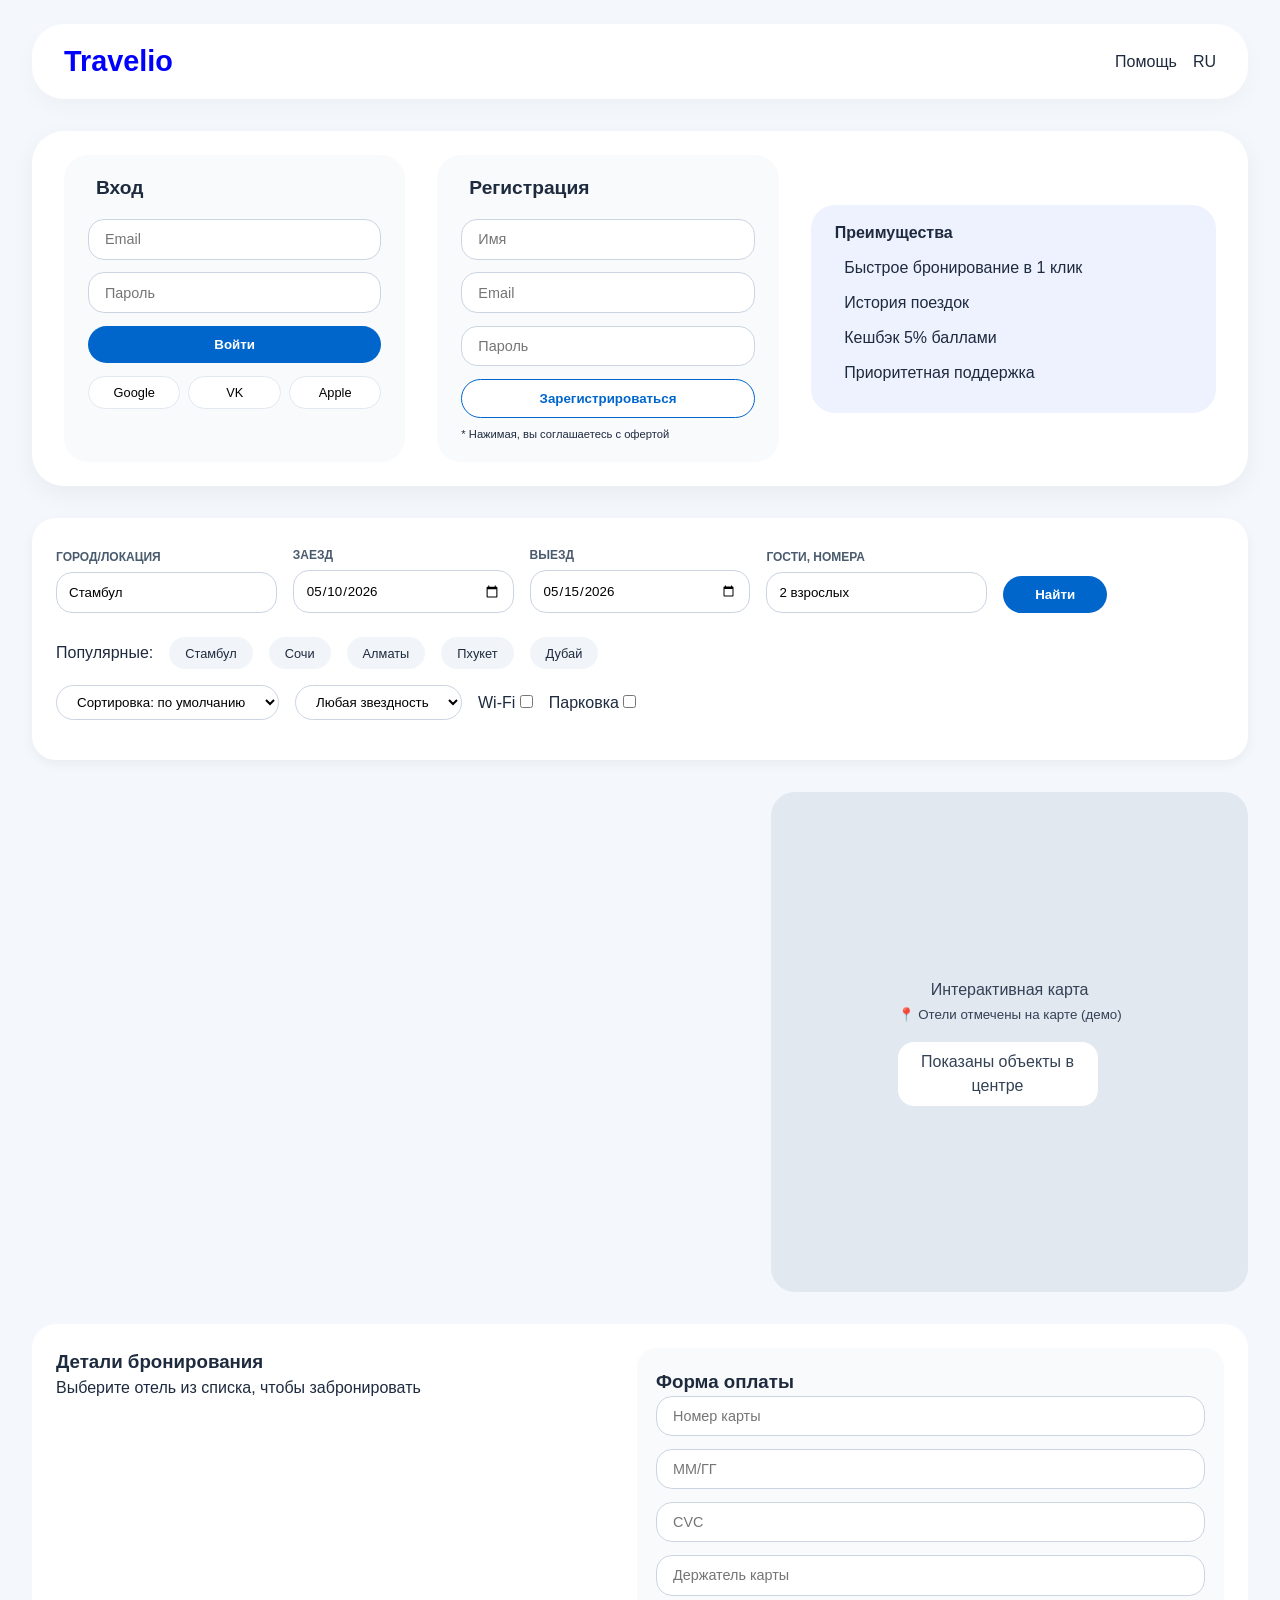
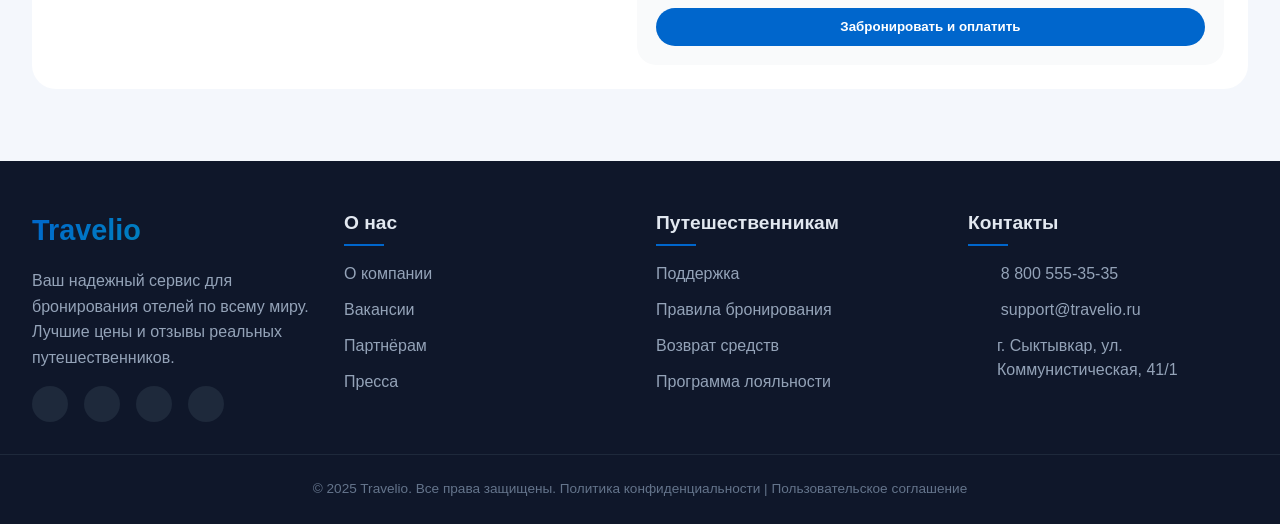
==== index.html @ ad09a0ae "Сделали код" ====
<!DOCTYPE html>
<html lang="ru">
<head>
    <meta charset="UTF-8">
    <meta name="viewport" content="width=device-width, initial-scale=1.0, user-scalable=yes">
    <title>Travelio - Сервис бронирования отелей</title>
    <link rel="stylesheet" href="style.css">
</head>
<body>
<div class="container">

    <div class="header">
        <div class="logo"><i class="fas fa-hotel"></i> Travelio</div>
        <div style="display: flex; gap: 1rem;">
            <span><i class="fas fa-question-circle"></i> Помощь</span>
            <span><i class="fas fa-globe"></i> RU</span>
        </div>
    </div>

    <div class="auth-section" id="authBlock">
        <div class="auth-forms">
            <div class="form-card">
                <h3><i class="fas fa-sign-in-alt"></i> Вход</h3>
                <div class="input-group"><input type="email" placeholder="Email" id="loginEmail"></div>
                <div class="input-group"><input type="password" placeholder="Пароль" id="loginPass"></div>
                <button class="btn" id="loginBtn">Войти</button>
                <div class="social-login">
                    <button><i class="fab fa-google"></i> Google</button>
                    <button><i class="fab fa-vk"></i> VK</button>
                    <button><i class="fab fa-apple"></i> Apple</button>
                </div>
            </div>
            <div class="form-card">
                <h3><i class="fas fa-user-plus"></i> Регистрация</h3>
                <div class="input-group"><input type="text" placeholder="Имя" id="regName"></div>
                <div class="input-group"><input type="email" placeholder="Email" id="regEmail"></div>
                <div class="input-group"><input type="password" placeholder="Пароль" id="regPass"></div>
                <button class="btn btn-outline" id="registerBtn">Зарегистрироваться</button>
                <div style="font-size:0.7rem; margin-top:0.5rem;">* Нажимая, вы соглашаетесь с офертой</div>
            </div>
        </div>
        <div class="benefits">
            <h4><i class="fas fa-gem"></i> Преимущества</h4>
            <ul>
                <li><i class="fas fa-bolt"></i> Быстрое бронирование в 1 клик</li>
                <li><i class="fas fa-history"></i> История поездок</li>
                <li><i class="fas fa-percent"></i> Кешбэк 5% баллами</li>
                <li><i class="fas fa-phone-alt"></i> Приоритетная поддержка</li>
            </ul>
        </div>
    </div>

    <div class="search-section">
        <div class="search-form">
            <div class="search-field"><label>Город/локация</label><input type="text" id="location" placeholder="Стамбул, Сочи, Алматы" value="Стамбул"></div>
            <div class="search-field"><label>Заезд</label><input type="date" id="checkin" value="2026-05-10"></div>
            <div class="search-field"><label>Выезд</label><input type="date" id="checkout" value="2026-05-15"></div>
            <div class="search-field"><label>Гости, номера</label><input type="text" placeholder="2 взрослых, 1 номер" value="2 взрослых"></div>
            <div class="search-field"><button class="btn" id="searchBtn" style="width: auto; padding: 0.7rem 2rem;"><i class="fas fa-search"></i> Найти</button></div>
        </div>
        <div class="popular-destinations">
            <span><i class="fas fa-fire"></i> Популярные:</span>
            <span class="badge" data-city="Стамбул">Стамбул</span>
            <span class="badge" data-city="Сочи">Сочи</span>
            <span class="badge" data-city="Алматы">Алматы</span>
            <span class="badge" data-city="Пхукет">Пхукет</span>
            <span class="badge" data-city="Дубай">Дубай</span>
        </div>
        <div class="filters">
            <select id="priceFilter" class="filter-select">
                <option value="default">Сортировка: по умолчанию</option>
                <option value="price_asc">Цена по возрастанию</option>
                <option value="price_desc">Цена по убыванию</option>
                <option value="rating_desc">Рейтинг (высокий)</option>
            </select>
            <select id="starFilter" class="filter-select">
                <option value="all">Любая звездность</option>
                <option value="5">5 звёзд</option>
                <option value="4">4+ звёзд</option>
                <option value="3">3+ звёзд</option>
            </select>
            <div><i class="fas fa-wifi"></i> Wi-Fi <input type="checkbox" id="wifiFilter"> </div>
            <div><i class="fas fa-parking"></i> Парковка <input type="checkbox" id="parkingFilter"> </div>
        </div>
    </div>

    <div class="results-section">
        <div class="hotels-list" id="hotelsContainer">
        </div>
        <div class="map-area">
            <div class="map-placeholder">
                <i class="fas fa-map-marked-alt" style="font-size: 3rem; color: #0066cc;"></i>
                <p>Интерактивная карта</p>
                <small>📍 Отели отмечены на карте (демо)</small><br>
                <div style="margin-top: 1rem; background:white; padding:0.5rem; border-radius:1rem; width:200px;">
                    <i class="fas fa-map-pin"></i> Показаны объекты в центре
                </div>
            </div>
        </div>
    </div>

    <div class="booking-section" id="bookingBlock">
        <div class="booking-details">
            <h3><i class="fas fa-file-invoice"></i> Детали бронирования</h3>
            <div id="selectedHotelInfo">Выберите отель из списка, чтобы забронировать</div>
            <div id="bookingSummary" style="margin-top: 1rem;"></div>
        </div>
        <div class="payment-form">
            <h3><i class="fas fa-credit-card"></i> Форма оплаты</h3>
            <div class="input-group"><input type="text" placeholder="Номер карты" id="cardNumber" value=""></div>
            <div class="input-group"><input type="text" placeholder="ММ/ГГ" id="cardExpiry" value=""></div>
            <div class="input-group"><input type="text" placeholder="CVC" id="cardCvc" value=""></div>
            <div class="input-group"><input type="text" placeholder="Держатель карты" id="cardHolder" value=""></div>
            <button class="btn" id="payBtn">Забронировать и оплатить</button>
            <div id="confirmMessage" class="confirm-box">
                <i class="fas fa-check-circle"></i> <strong>Подтверждение!</strong> Ваше бронирование №TRV-<span id="bookingId">...</span> подтверждено. Детали отправлены на email.
            </div>
        </div>
    </div>
</div>

<footer class="footer">
    <div class="footer-container">
        <div class="footer-col">
            <div class="footer-logo"><i class="fas fa-hotel"></i> Travelio</div>
            <p>Ваш надежный сервис для бронирования отелей по всему миру. Лучшие цены и отзывы реальных путешественников.</p>
            <div class="social-icons">
                <a href="#"><i class="fab fa-facebook-f"></i></a>
                <a href="#"><i class="fab fa-instagram"></i></a>
                <a href="#"><i class="fab fa-telegram"></i></a>
                <a href="#"><i class="fab fa-youtube"></i></a>
            </div>
        </div>
        <div class="footer-col">
            <h4>О нас</h4>
            <ul>
                <li><a href="#">О компании</a></li>
                <li><a href="#">Вакансии</a></li>
                <li><a href="#">Партнёрам</a></li>
                <li><a href="#">Пресса</a></li>
            </ul>
        </div>
        <div class="footer-col">
            <h4>Путешественникам</h4>
            <ul>
                <li><a href="#">Поддержка</a></li>
                <li><a href="#">Правила бронирования</a></li>
                <li><a href="#">Возврат средств</a></li>
                <li><a href="#">Программа лояльности</a></li>
            </ul>
        </div>
        <div class="footer-col">
            <h4>Контакты</h4>
            <ul class="contact-info">
                <li><i class="fas fa-phone-alt"></i> 8 800 555-35-35</li>
                <li><i class="fas fa-envelope"></i> support@travelio.ru</li>
                <li><i class="fas fa-map-marker-alt"></i> г. Сыктывкар, ул. Коммунистическая, 41/1</li>
            </ul>
        </div>
    </div>
    <div class="footer-bottom">
        <p>&copy; 2025 Travelio. Все права защищены. <a href="#">Политика конфиденциальности</a> | <a href="#">Пользовательское соглашение</a></p>
    </div>
</footer>
</body>
</html>
---- style.css ----
* {
    margin: 0;
    padding: 0;
    box-sizing: border-box;
    font-family: 'Inter', sans-serif;
}

body {
    background: #f4f7fc;
    color: #1e2a3e;
    line-height: 1.5;
    display: flex;
    flex-direction: column;
    min-height: 100vh;
}

.container {
    max-width: 1400px;
    margin: 0 auto;
    padding: 1.5rem 2rem;
    flex: 1;
}

.header {
    display: flex;
    justify-content: space-between;
    align-items: center;
    flex-wrap: wrap;
    gap: 1rem;
    margin-bottom: 2rem;
    background: white;
    padding: 1rem 2rem;
    border-radius: 2rem;
    box-shadow: 0 8px 20px rgba(0,0,0,0.03);
}

.logo {
    font-size: 1.8rem;
    font-weight: 800;
    background: blue;
    -webkit-background-clip: text;
    background-clip: text;
    color: transparent;
}

.logo i {
    color: #0066cc;
    background: none;
    -webkit-background-clip: unset;
    background-clip: unset;
}

.auth-section {
    background: white;
    border-radius: 2rem;
    padding: 1.5rem 2rem;
    margin-bottom: 2rem;
    display: flex;
    flex-wrap: wrap;
    justify-content: space-between;
    align-items: center;
    gap: 2rem;
    box-shadow: 0 8px 24px rgba(0,0,0,0.05);
}

.auth-forms {
    display: flex;
    gap: 2rem;
    flex-wrap: wrap;
    flex: 2;
}

.form-card {
    background: #f8fafc;
    padding: 1.2rem 1.5rem;
    border-radius: 1.5rem;
    flex: 1;
    min-width: 240px;
}

.form-card h3 {
    font-size: 1.2rem;
    margin-bottom: 1rem;
    display: flex;
    align-items: center;
    gap: 0.5rem;
}

.input-group {
    margin-bottom: 0.8rem;
}

.input-group input {
    width: 100%;
    padding: 0.7rem 1rem;
    border: 1px solid #cbd5e1;
    border-radius: 1rem;
    font-size: 0.9rem;
    transition: 0.2s;
}

.input-group input:focus {
    outline: none;
    border-color: #0066cc;
    box-shadow: 0 0 0 3px rgba(0,102,204,0.2);
}

.btn {
    background: #0066cc;
    color: white;
    border: none;
    padding: 0.7rem 1rem;
    border-radius: 2rem;
    font-weight: 600;
    cursor: pointer;
    transition: 0.2s;
    width: 100%;
}

.btn-outline {
    background: white;
    border: 1px solid #0066cc;
    color: #0066cc;
}

.btn-outline:hover {
    background: #eef4ff;
}

.btn:hover {
    background: #004c99;
}

.social-login {
    margin-top: 0.8rem;
    display: flex;
    justify-content: space-between;
    gap: 0.5rem;
}

.social-login button {
    background: white;
    border: 1px solid #e2e8f0;
    border-radius: 2rem;
    padding: 0.5rem;
    flex: 1;
    font-size: 0.8rem;
    cursor: pointer;
}

.benefits {
    flex: 1;
    background: #eef2ff;
    padding: 1rem 1.5rem;
    border-radius: 1.5rem;
}

.benefits ul {
    list-style: none;
}

.benefits li {
    margin: 0.7rem 0;
    display: flex;
    align-items: center;
    gap: 0.6rem;
}

/* Поиск */
.search-section {
    background: white;
    border-radius: 1.5rem;
    padding: 1.5rem;
    margin-bottom: 2rem;
    box-shadow: 0 4px 12px rgba(0,0,0,0.05);
}

.search-form {
    display: flex;
    flex-wrap: wrap;
    gap: 1rem;
    align-items: flex-end;
}

.search-field {
    flex: 1;
    min-width: 150px;
}

.search-field label {
    font-size: 0.75rem;
    font-weight: 600;
    text-transform: uppercase;
    color: #4a5b6e;
}

.search-field input, .search-field select {
    width: 100%;
    padding: 0.75rem;
    border-radius: 1rem;
    border: 1px solid #cbd5e1;
    margin-top: 0.25rem;
}

.popular-destinations {
    margin-top: 1.5rem;
    display: flex;
    flex-wrap: wrap;
    gap: 1rem;
    align-items: center;
}

.badge {
    background: #f1f5f9;
    padding: 0.4rem 1rem;
    border-radius: 2rem;
    font-size: 0.8rem;
    cursor: pointer;
    transition: 0.2s;
}

.badge:hover {
    background: #0066cc20;
}

/* Фильтры */
.filters {
    display: flex;
    flex-wrap: wrap;
    gap: 1rem;
    margin: 1rem 0;
    align-items: center;
}

.filter-select {
    padding: 0.5rem 1rem;
    border-radius: 2rem;
    border: 1px solid #cbd5e1;
    background: white;
}

/* Результаты: список + карта */
.results-section {
    display: flex;
    flex-direction: row;
    gap: 1.5rem;
    margin-bottom: 2rem;
}

.hotels-list {
    flex: 1.5;
    display: flex;
    flex-direction: column;
    gap: 1rem;
}

.hotel-card {
    background: white;
    border-radius: 1.2rem;
    display: flex;
    gap: 1rem;
    padding: 1rem;
    box-shadow: 0 2px 8px rgba(0,0,0,0.05);
    transition: transform 0.1s;
    cursor: pointer;
}

.hotel-card:hover {
    transform: translateY(-2px);
    box-shadow: 0 4px 12px rgba(0,0,0,0.1);
}

.hotel-img {
    width: 120px;
    height: 120px;
    background: #cbd5e1;
    border-radius: 1rem;
    display: flex;
    align-items: center;
    justify-content: center;
    font-size: 2rem;
    color: #475569;
}

.hotel-info {
    flex: 1;
}

.hotel-name {
    font-weight: 700;
    font-size: 1.2rem;
}

.rating {
    color: #f5a623;
    margin: 0.3rem 0;
}

.price {
    font-weight: 800;
    color: #0066cc;
}

.map-area {
    flex: 1;
    background: #e2e8f0;
    border-radius: 1.5rem;
    height: 500px;
    position: relative;
    overflow: hidden;
    display: flex;
    align-items: center;
    justify-content: center;
    flex-direction: column;
    color: #334155;
}

.map-placeholder {
    text-align: center;
}

/* Бронирование (детали + оплата) */
.booking-section {
    background: white;
    border-radius: 1.5rem;
    padding: 1.5rem;
    margin-top: 1rem;
    display: flex;
    flex-wrap: wrap;
    gap: 2rem;
}

.booking-details {
    flex: 1;
}

.payment-form {
    flex: 1;
    background: #f9fafb;
    padding: 1.2rem;
    border-radius: 1.2rem;
}

.confirm-box {
    margin-top: 1rem;
    background: #e6f7e6;
    padding: 1rem;
    border-radius: 1rem;
    display: none;
}

hr {
    margin: 1rem 0;
}

/* ПОДВАЛ */
.footer {
    background: #0f172a;
    color: #e2e8f0;
    margin-top: 3rem;
    padding: 3rem 0 0 0;
}

.footer-container {
    max-width: 1400px;
    margin: 0 auto;
    padding: 0 2rem;
    display: grid;
    grid-template-columns: repeat(auto-fit, minmax(250px, 1fr));
    gap: 2rem;
}

.footer-logo {
    font-size: 1.8rem;
    font-weight: 800;
    background: linear-gradient(135deg, #0066cc, #00a1b0);
    -webkit-background-clip: text;
    background-clip: text;
    color: transparent;
    margin-bottom: 1rem;
}

.footer-logo i {
    color: #0066cc;
    background: none;
    -webkit-background-clip: unset;
    background-clip: unset;
}

.footer-col p {
    line-height: 1.6;
    margin-bottom: 1rem;
    color: #94a3b8;
}

.footer-col h4 {
    font-size: 1.2rem;
    margin-bottom: 1rem;
    position: relative;
    padding-bottom: 0.5rem;
}

.footer-col h4::after {
    content: '';
    position: absolute;
    left: 0;
    bottom: 0;
    width: 40px;
    height: 2px;
    background: #0066cc;
}

.footer-col ul {
    list-style: none;
}

.footer-col ul li {
    margin-bottom: 0.75rem;
}

.footer-col ul li a {
    color: #94a3b8;
    text-decoration: none;
    transition: 0.2s;
}

.footer-col ul li a:hover {
    color: #0066cc;
    padding-left: 5px;
}

.contact-info li {
    display: flex;
    align-items: center;
    gap: 0.8rem;
    color: #94a3b8;
}

.contact-info li i {
    width: 20px;
    color: #0066cc;
}

.social-icons {
    display: flex;
    gap: 1rem;
    margin-top: 1rem;
}

.social-icons a {
    display: flex;
    align-items: center;
    justify-content: center;
    width: 36px;
    height: 36px;
    background: #1e293b;
    border-radius: 50%;
    color: #94a3b8;
    text-decoration: none;
    transition: 0.2s;
}

.social-icons a:hover {
    background: #0066cc;
    color: white;
    transform: translateY(-3px);
}

.footer-bottom {
    text-align: center;
    padding: 1.5rem;
    margin-top: 2rem;
    border-top: 1px solid #1e293b;
    color: #64748b;
    font-size: 0.85rem;
}

.footer-bottom a {
    color: #64748b;
    text-decoration: none;
}

.footer-bottom a:hover {
    color: #0066cc;
}

/* Адаптивность */
@media (max-width: 900px) {
    .results-section {
        flex-direction: column;
    }
    .container {
        padding: 1rem;
    }
    .footer-container {
        grid-template-columns: 1fr;
        text-align: center;
    }
    .footer-col h4::after {
        left: 50%;
        transform: translateX(-50%);
    }
    .social-icons {
        justify-content: center;
    }
    .contact-info li {
        justify-content: center;
    }
}

@media (max-width: 768px) {
    .hotel-card {
        flex-direction: column;
    }
    .hotel-img {
        width: 100%;
        height: 150px;
    }
    .auth-section {
        flex-direction: column;
    }
    .search-form {
        flex-direction: column;
    }
    .search-field button {
        width: 100%;
    }
    .filters {
        flex-direction: column;
        align-items: stretch;
    }
    .filter-select {
        width: 100%;
    }
    .booking-section {
        flex-direction: column;
    }
}
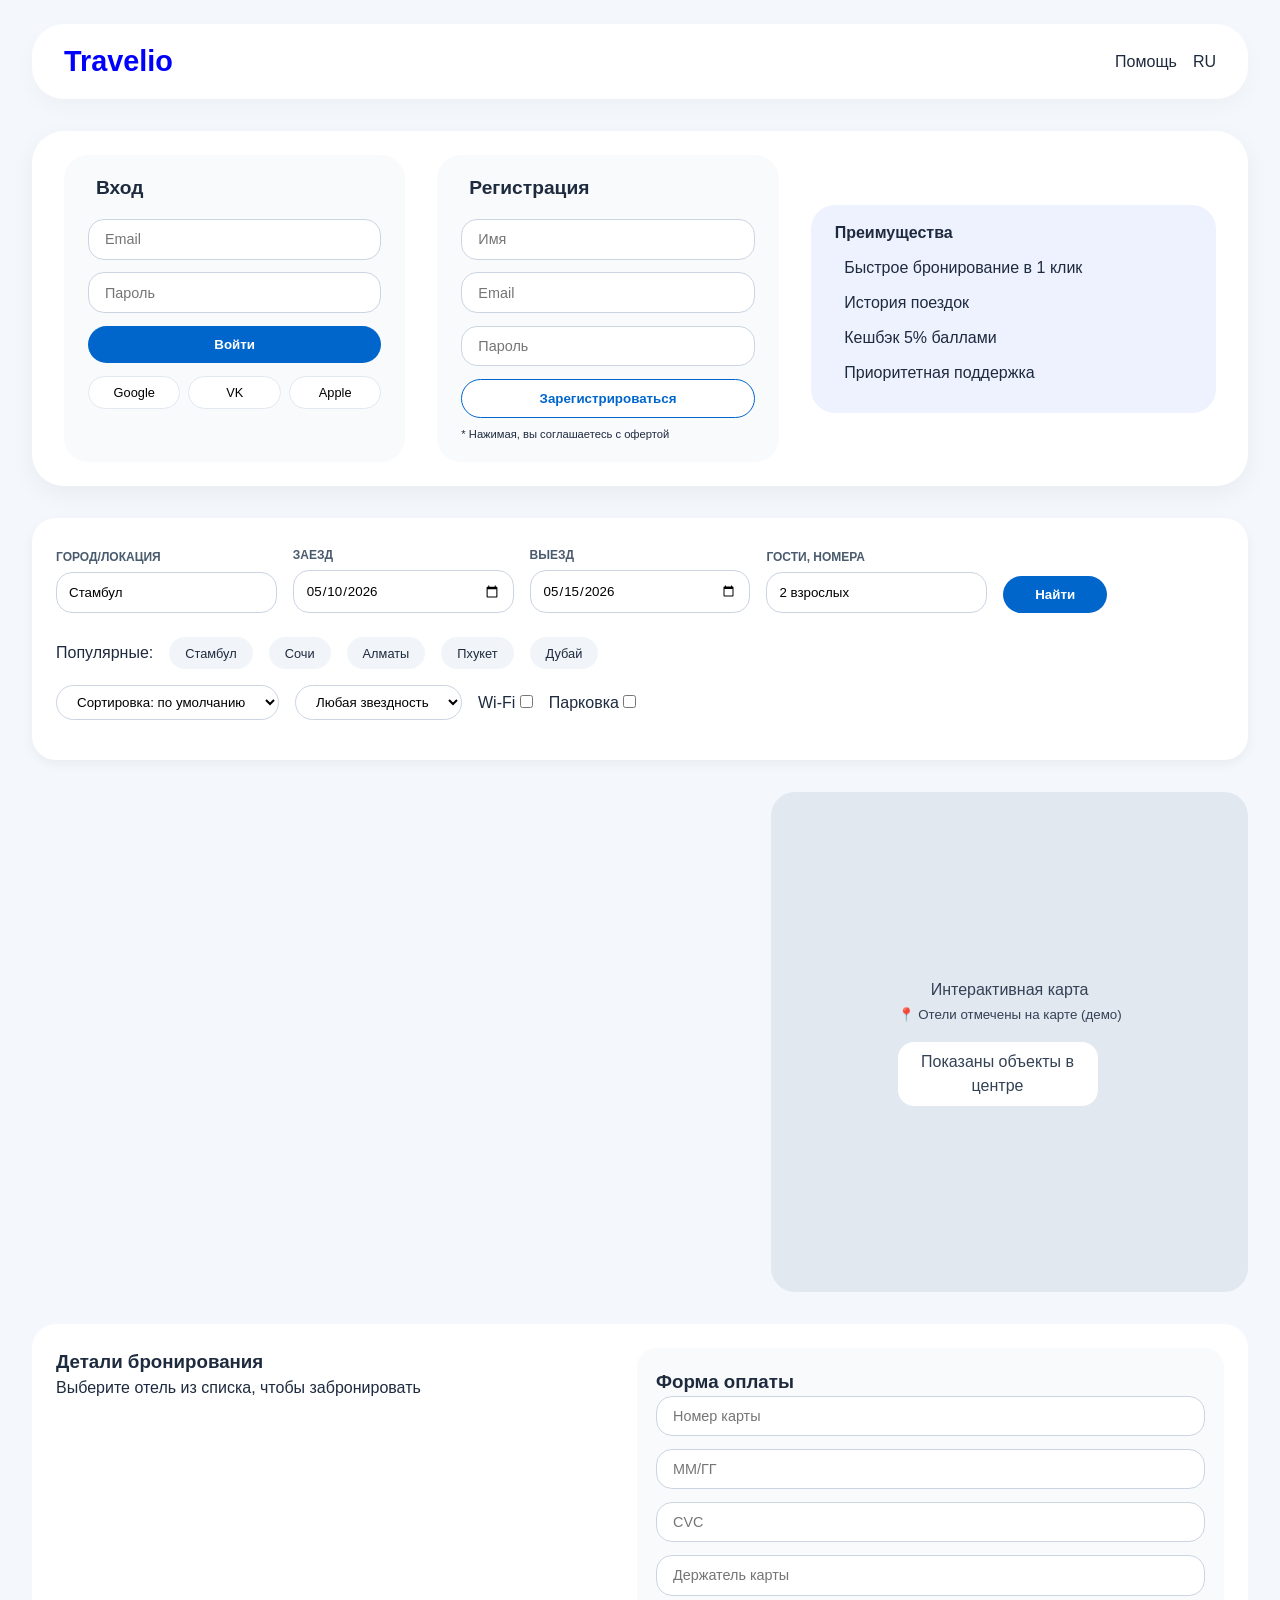
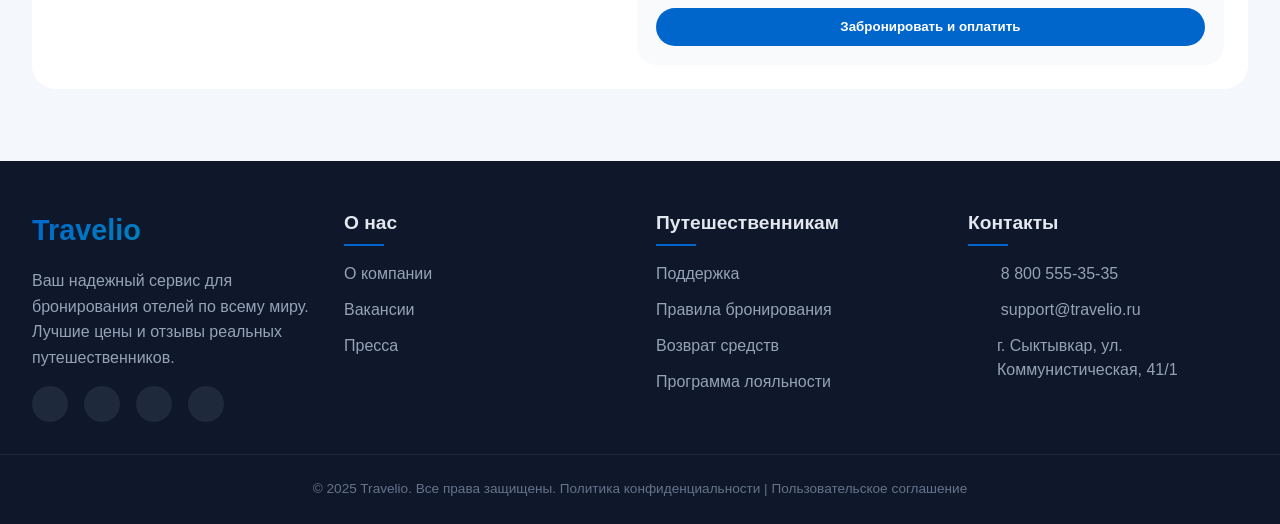
==== commit 65efb1d3: "добавили подвал" ====
--- a/index.html
+++ b/index.html
@@ -136,7 +136,6 @@
             <ul>
                 <li><a href="#">О компании</a></li>
                 <li><a href="#">Вакансии</a></li>
-                <li><a href="#">Партнёрам</a></li>
                 <li><a href="#">Пресса</a></li>
             </ul>
         </div>
--- a/style.css
+++ b/style.css
@@ -14,7 +14,10 @@
     min-height: 100vh;
 }
 
-.container {
+
+
+
+.container{
     max-width: 1400px;
     margin: 0 auto;
     padding: 1.5rem 2rem;
@@ -33,7 +36,7 @@
     border-radius: 2rem;
     box-shadow: 0 8px 20px rgba(0,0,0,0.03);
 }
-
+/*добавили лого*/
 .logo {
     font-size: 1.8rem;
     font-weight: 800;
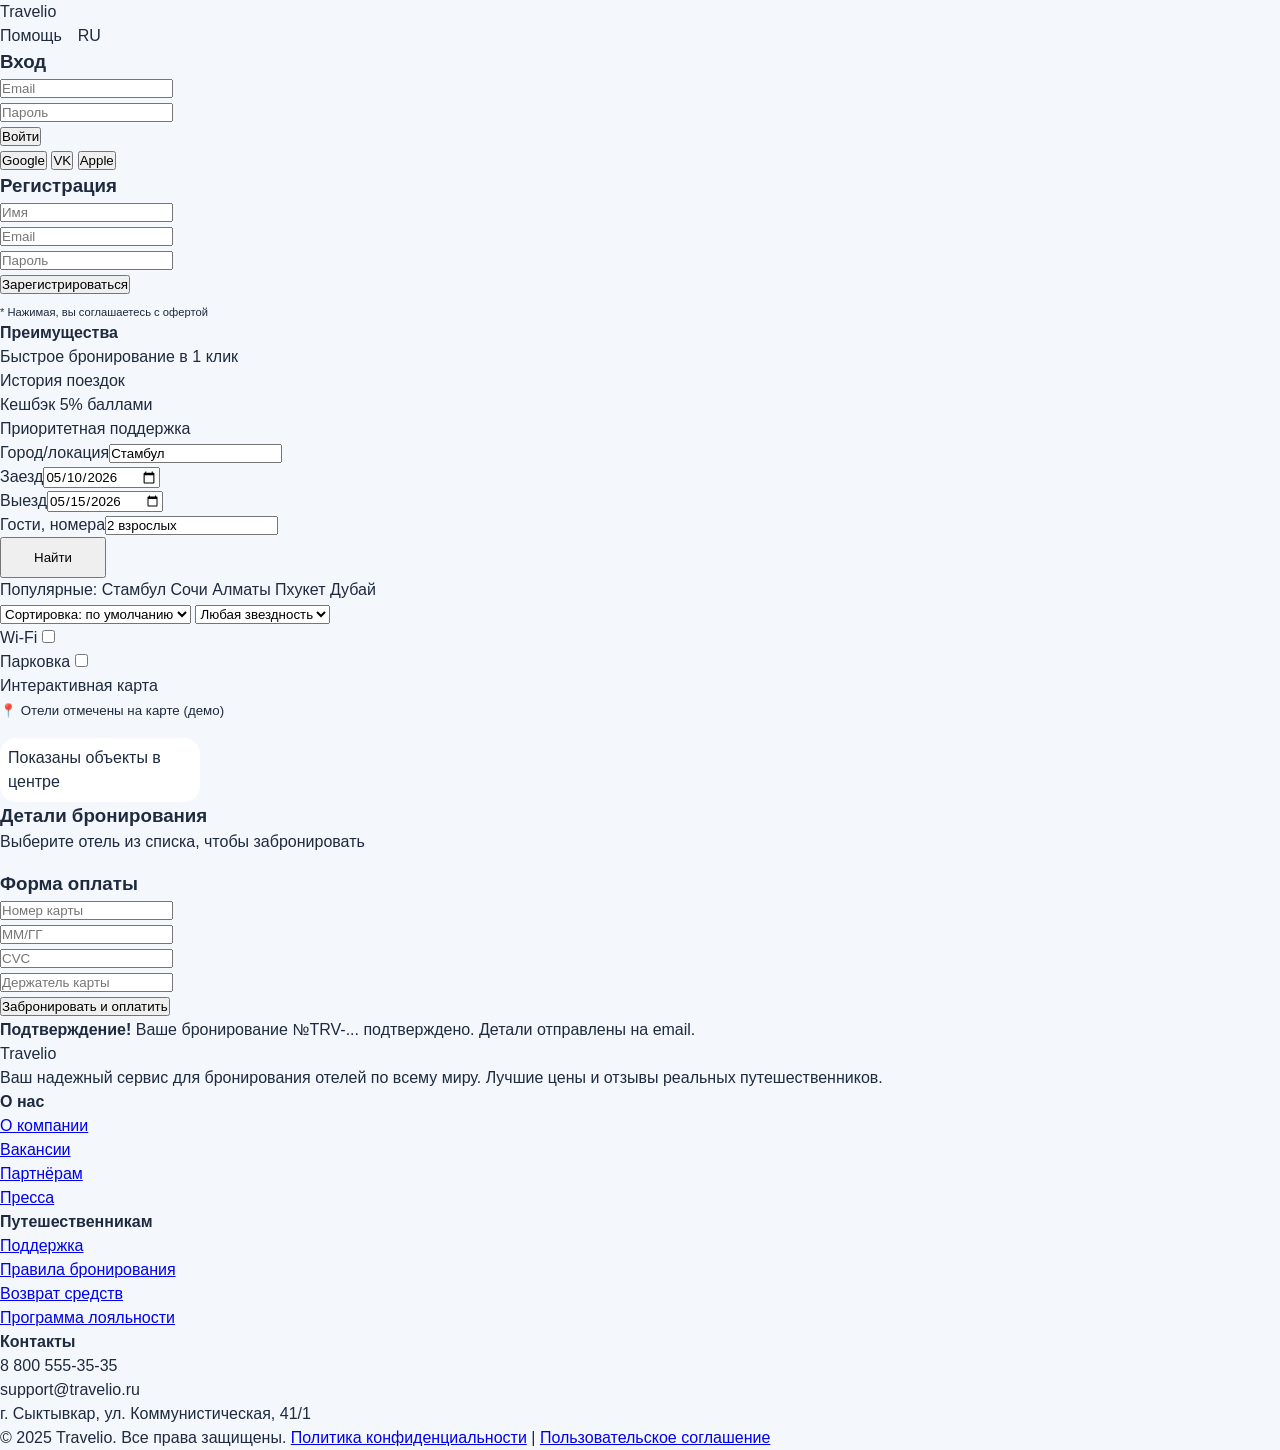
==== commit b2e1a572: "Merge remote-tracking branch 'refs/remotes/origin/master'" ====
--- a/index.html
+++ b/index.html
@@ -136,6 +136,7 @@
             <ul>
                 <li><a href="#">О компании</a></li>
                 <li><a href="#">Вакансии</a></li>
+                <li><a href="#">Партнёрам</a></li>
                 <li><a href="#">Пресса</a></li>
             </ul>
         </div>
--- a/style.css
+++ b/style.css
@@ -14,10 +14,14 @@
     min-height: 100vh;
 }
 
+<<<<<<< HEAD
 
 
 
 .container{
+=======
+.container {
+>>>>>>> refs/remotes/origin/master
     max-width: 1400px;
     margin: 0 auto;
     padding: 1.5rem 2rem;
@@ -36,7 +40,11 @@
     border-radius: 2rem;
     box-shadow: 0 8px 20px rgba(0,0,0,0.03);
 }
+<<<<<<< HEAD
 /*добавили лого*/
+=======
+
+>>>>>>> refs/remotes/origin/master
 .logo {
     font-size: 1.8rem;
     font-weight: 800;
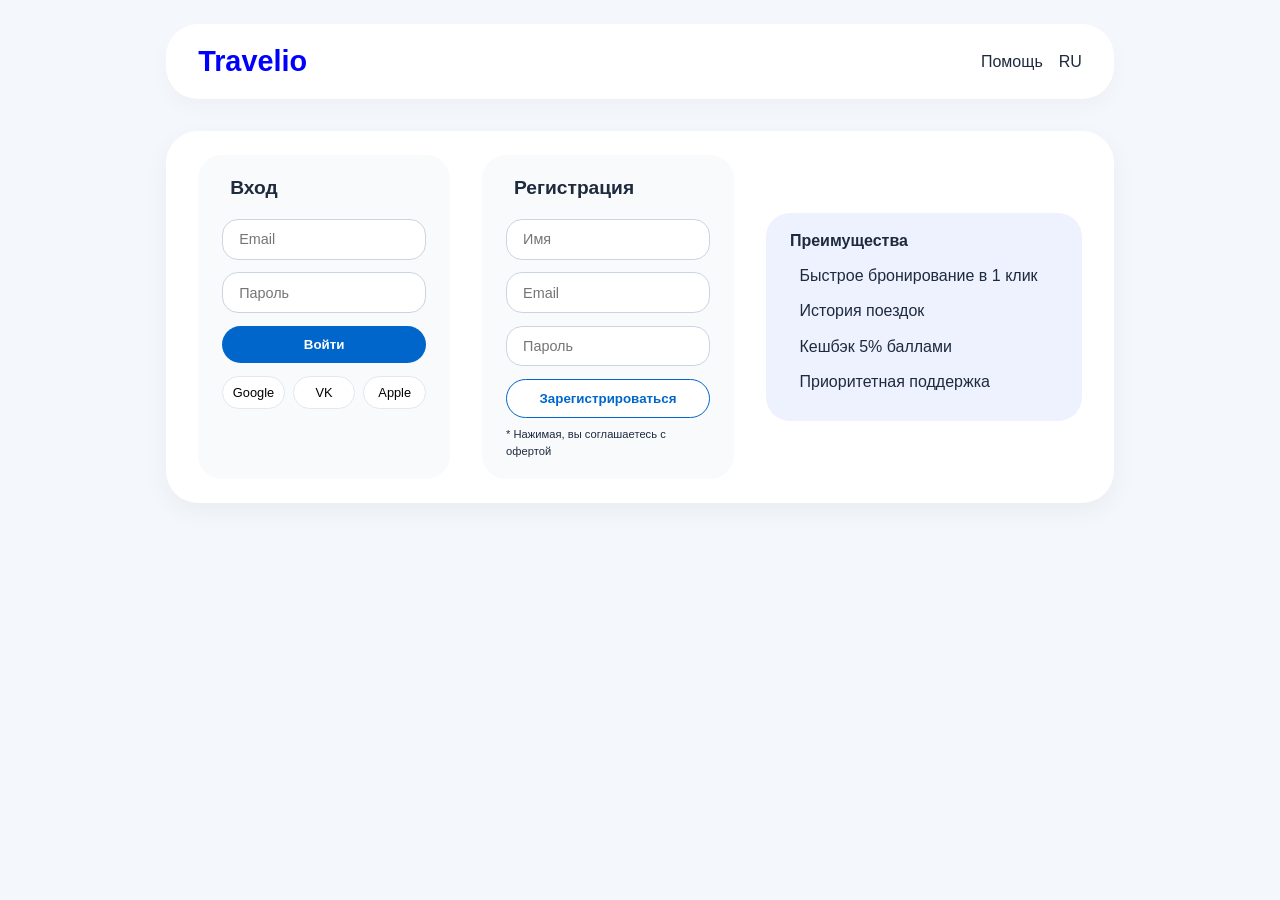
==== commit 93233890: "заново" ====
--- a/index.html
+++ b/index.html
@@ -50,117 +50,4 @@
         </div>
     </div>
 
-    <div class="search-section">
-        <div class="search-form">
-            <div class="search-field"><label>Город/локация</label><input type="text" id="location" placeholder="Стамбул, Сочи, Алматы" value="Стамбул"></div>
-            <div class="search-field"><label>Заезд</label><input type="date" id="checkin" value="2026-05-10"></div>
-            <div class="search-field"><label>Выезд</label><input type="date" id="checkout" value="2026-05-15"></div>
-            <div class="search-field"><label>Гости, номера</label><input type="text" placeholder="2 взрослых, 1 номер" value="2 взрослых"></div>
-            <div class="search-field"><button class="btn" id="searchBtn" style="width: auto; padding: 0.7rem 2rem;"><i class="fas fa-search"></i> Найти</button></div>
-        </div>
-        <div class="popular-destinations">
-            <span><i class="fas fa-fire"></i> Популярные:</span>
-            <span class="badge" data-city="Стамбул">Стамбул</span>
-            <span class="badge" data-city="Сочи">Сочи</span>
-            <span class="badge" data-city="Алматы">Алматы</span>
-            <span class="badge" data-city="Пхукет">Пхукет</span>
-            <span class="badge" data-city="Дубай">Дубай</span>
-        </div>
-        <div class="filters">
-            <select id="priceFilter" class="filter-select">
-                <option value="default">Сортировка: по умолчанию</option>
-                <option value="price_asc">Цена по возрастанию</option>
-                <option value="price_desc">Цена по убыванию</option>
-                <option value="rating_desc">Рейтинг (высокий)</option>
-            </select>
-            <select id="starFilter" class="filter-select">
-                <option value="all">Любая звездность</option>
-                <option value="5">5 звёзд</option>
-                <option value="4">4+ звёзд</option>
-                <option value="3">3+ звёзд</option>
-            </select>
-            <div><i class="fas fa-wifi"></i> Wi-Fi <input type="checkbox" id="wifiFilter"> </div>
-            <div><i class="fas fa-parking"></i> Парковка <input type="checkbox" id="parkingFilter"> </div>
-        </div>
-    </div>
-
-    <div class="results-section">
-        <div class="hotels-list" id="hotelsContainer">
-        </div>
-        <div class="map-area">
-            <div class="map-placeholder">
-                <i class="fas fa-map-marked-alt" style="font-size: 3rem; color: #0066cc;"></i>
-                <p>Интерактивная карта</p>
-                <small>📍 Отели отмечены на карте (демо)</small><br>
-                <div style="margin-top: 1rem; background:white; padding:0.5rem; border-radius:1rem; width:200px;">
-                    <i class="fas fa-map-pin"></i> Показаны объекты в центре
-                </div>
-            </div>
-        </div>
-    </div>
-
-    <div class="booking-section" id="bookingBlock">
-        <div class="booking-details">
-            <h3><i class="fas fa-file-invoice"></i> Детали бронирования</h3>
-            <div id="selectedHotelInfo">Выберите отель из списка, чтобы забронировать</div>
-            <div id="bookingSummary" style="margin-top: 1rem;"></div>
-        </div>
-        <div class="payment-form">
-            <h3><i class="fas fa-credit-card"></i> Форма оплаты</h3>
-            <div class="input-group"><input type="text" placeholder="Номер карты" id="cardNumber" value=""></div>
-            <div class="input-group"><input type="text" placeholder="ММ/ГГ" id="cardExpiry" value=""></div>
-            <div class="input-group"><input type="text" placeholder="CVC" id="cardCvc" value=""></div>
-            <div class="input-group"><input type="text" placeholder="Держатель карты" id="cardHolder" value=""></div>
-            <button class="btn" id="payBtn">Забронировать и оплатить</button>
-            <div id="confirmMessage" class="confirm-box">
-                <i class="fas fa-check-circle"></i> <strong>Подтверждение!</strong> Ваше бронирование №TRV-<span id="bookingId">...</span> подтверждено. Детали отправлены на email.
-            </div>
-        </div>
-    </div>
-</div>
-
-<footer class="footer">
-    <div class="footer-container">
-        <div class="footer-col">
-            <div class="footer-logo"><i class="fas fa-hotel"></i> Travelio</div>
-            <p>Ваш надежный сервис для бронирования отелей по всему миру. Лучшие цены и отзывы реальных путешественников.</p>
-            <div class="social-icons">
-                <a href="#"><i class="fab fa-facebook-f"></i></a>
-                <a href="#"><i class="fab fa-instagram"></i></a>
-                <a href="#"><i class="fab fa-telegram"></i></a>
-                <a href="#"><i class="fab fa-youtube"></i></a>
-            </div>
-        </div>
-        <div class="footer-col">
-            <h4>О нас</h4>
-            <ul>
-                <li><a href="#">О компании</a></li>
-                <li><a href="#">Вакансии</a></li>
-                <li><a href="#">Партнёрам</a></li>
-                <li><a href="#">Пресса</a></li>
-            </ul>
-        </div>
-        <div class="footer-col">
-            <h4>Путешественникам</h4>
-            <ul>
-                <li><a href="#">Поддержка</a></li>
-                <li><a href="#">Правила бронирования</a></li>
-                <li><a href="#">Возврат средств</a></li>
-                <li><a href="#">Программа лояльности</a></li>
-            </ul>
-        </div>
-        <div class="footer-col">
-            <h4>Контакты</h4>
-            <ul class="contact-info">
-                <li><i class="fas fa-phone-alt"></i> 8 800 555-35-35</li>
-                <li><i class="fas fa-envelope"></i> support@travelio.ru</li>
-                <li><i class="fas fa-map-marker-alt"></i> г. Сыктывкар, ул. Коммунистическая, 41/1</li>
-            </ul>
-        </div>
-    </div>
-    <div class="footer-bottom">
-        <p>&copy; 2025 Travelio. Все права защищены. <a href="#">Политика конфиденциальности</a> | <a href="#">Пользовательское соглашение</a></p>
-    </div>
-</footer>
-</body>
-</html>+    
--- a/style.css
+++ b/style.css
@@ -14,14 +14,7 @@
     min-height: 100vh;
 }
 
-<<<<<<< HEAD
-
-
-
-.container{
-=======
 .container {
->>>>>>> refs/remotes/origin/master
     max-width: 1400px;
     margin: 0 auto;
     padding: 1.5rem 2rem;
@@ -40,11 +33,7 @@
     border-radius: 2rem;
     box-shadow: 0 8px 20px rgba(0,0,0,0.03);
 }
-<<<<<<< HEAD
-/*добавили лого*/
-=======
-
->>>>>>> refs/remotes/origin/master
+ 
 .logo {
     font-size: 1.8rem;
     font-weight: 800;
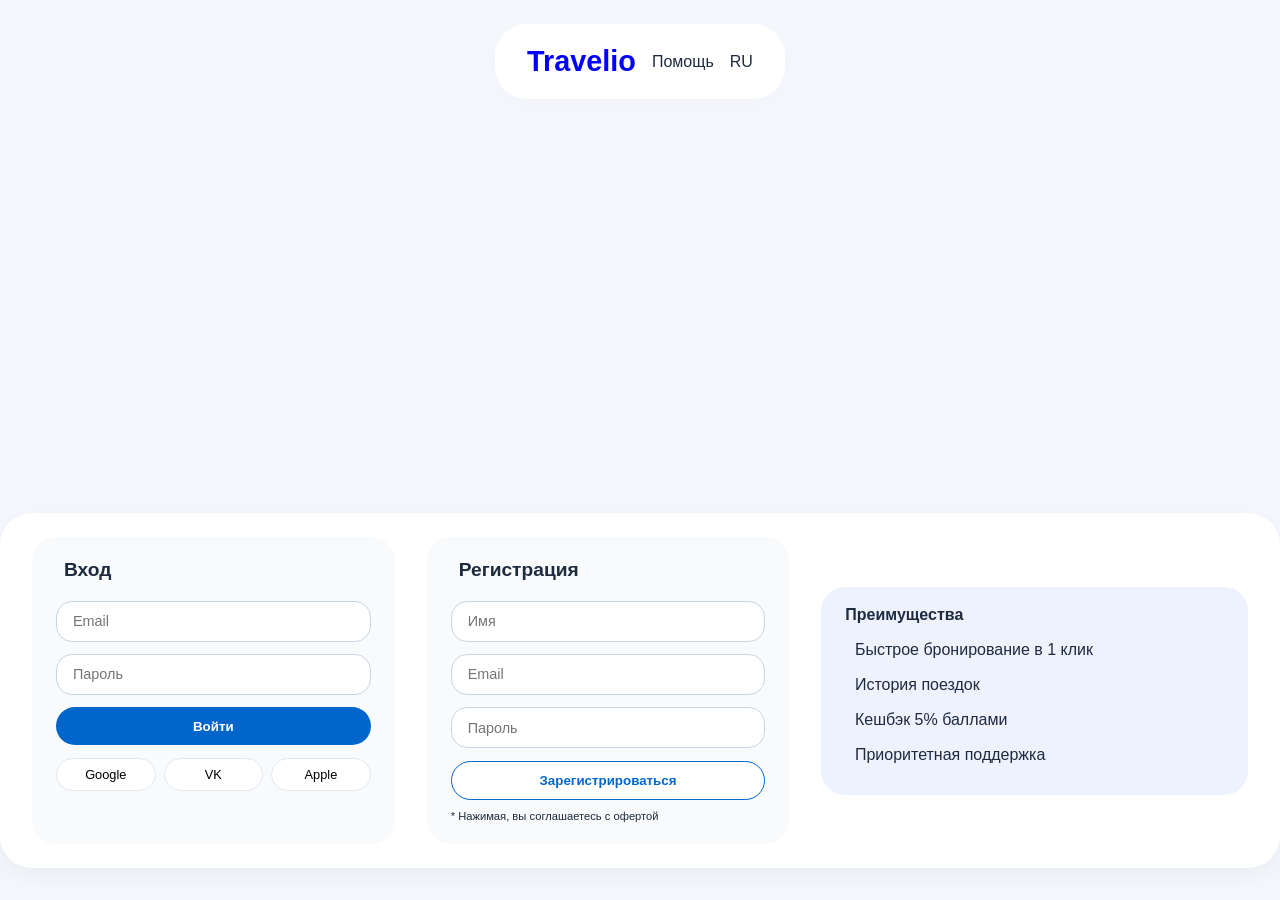
==== commit e73f9c2e: "nav" ====
--- a/index.html
+++ b/index.html
@@ -3,7 +3,7 @@
 <head>
     <meta charset="UTF-8">
     <meta name="viewport" content="width=device-width, initial-scale=1.0, user-scalable=yes">
-    <title>Travelio - Сервис бронирования отелей</title>
+    <title>Travelio - бронирования отелей</title>
     <link rel="stylesheet" href="style.css">
 </head>
 <body>
@@ -11,7 +11,6 @@
 
     <div class="header">
         <div class="logo"><i class="fas fa-hotel"></i> Travelio</div>
-        <div style="display: flex; gap: 1rem;">
             <span><i class="fas fa-question-circle"></i> Помощь</span>
             <span><i class="fas fa-globe"></i> RU</span>
         </div>
--- a/style.css
+++ b/style.css
@@ -15,7 +15,7 @@
 }
 
 .container {
-    max-width: 1400px;
+    max-width: 1500px;
     margin: 0 auto;
     padding: 1.5rem 2rem;
     flex: 1;
@@ -31,7 +31,7 @@
     background: white;
     padding: 1rem 2rem;
     border-radius: 2rem;
-    box-shadow: 0 8px 20px rgba(0,0,0,0.03);
+    box-shadow: 0 8px 20px rgba(178, 159, 159, 0.03);
 }
  
 .logo {
@@ -166,373 +166,3 @@
     gap: 0.6rem;
 }
 
-/* Поиск */
-.search-section {
-    background: white;
-    border-radius: 1.5rem;
-    padding: 1.5rem;
-    margin-bottom: 2rem;
-    box-shadow: 0 4px 12px rgba(0,0,0,0.05);
-}
-
-.search-form {
-    display: flex;
-    flex-wrap: wrap;
-    gap: 1rem;
-    align-items: flex-end;
-}
-
-.search-field {
-    flex: 1;
-    min-width: 150px;
-}
-
-.search-field label {
-    font-size: 0.75rem;
-    font-weight: 600;
-    text-transform: uppercase;
-    color: #4a5b6e;
-}
-
-.search-field input, .search-field select {
-    width: 100%;
-    padding: 0.75rem;
-    border-radius: 1rem;
-    border: 1px solid #cbd5e1;
-    margin-top: 0.25rem;
-}
-
-.popular-destinations {
-    margin-top: 1.5rem;
-    display: flex;
-    flex-wrap: wrap;
-    gap: 1rem;
-    align-items: center;
-}
-
-.badge {
-    background: #f1f5f9;
-    padding: 0.4rem 1rem;
-    border-radius: 2rem;
-    font-size: 0.8rem;
-    cursor: pointer;
-    transition: 0.2s;
-}
-
-.badge:hover {
-    background: #0066cc20;
-}
-
-/* Фильтры */
-.filters {
-    display: flex;
-    flex-wrap: wrap;
-    gap: 1rem;
-    margin: 1rem 0;
-    align-items: center;
-}
-
-.filter-select {
-    padding: 0.5rem 1rem;
-    border-radius: 2rem;
-    border: 1px solid #cbd5e1;
-    background: white;
-}
-
-/* Результаты: список + карта */
-.results-section {
-    display: flex;
-    flex-direction: row;
-    gap: 1.5rem;
-    margin-bottom: 2rem;
-}
-
-.hotels-list {
-    flex: 1.5;
-    display: flex;
-    flex-direction: column;
-    gap: 1rem;
-}
-
-.hotel-card {
-    background: white;
-    border-radius: 1.2rem;
-    display: flex;
-    gap: 1rem;
-    padding: 1rem;
-    box-shadow: 0 2px 8px rgba(0,0,0,0.05);
-    transition: transform 0.1s;
-    cursor: pointer;
-}
-
-.hotel-card:hover {
-    transform: translateY(-2px);
-    box-shadow: 0 4px 12px rgba(0,0,0,0.1);
-}
-
-.hotel-img {
-    width: 120px;
-    height: 120px;
-    background: #cbd5e1;
-    border-radius: 1rem;
-    display: flex;
-    align-items: center;
-    justify-content: center;
-    font-size: 2rem;
-    color: #475569;
-}
-
-.hotel-info {
-    flex: 1;
-}
-
-.hotel-name {
-    font-weight: 700;
-    font-size: 1.2rem;
-}
-
-.rating {
-    color: #f5a623;
-    margin: 0.3rem 0;
-}
-
-.price {
-    font-weight: 800;
-    color: #0066cc;
-}
-
-.map-area {
-    flex: 1;
-    background: #e2e8f0;
-    border-radius: 1.5rem;
-    height: 500px;
-    position: relative;
-    overflow: hidden;
-    display: flex;
-    align-items: center;
-    justify-content: center;
-    flex-direction: column;
-    color: #334155;
-}
-
-.map-placeholder {
-    text-align: center;
-}
-
-/* Бронирование (детали + оплата) */
-.booking-section {
-    background: white;
-    border-radius: 1.5rem;
-    padding: 1.5rem;
-    margin-top: 1rem;
-    display: flex;
-    flex-wrap: wrap;
-    gap: 2rem;
-}
-
-.booking-details {
-    flex: 1;
-}
-
-.payment-form {
-    flex: 1;
-    background: #f9fafb;
-    padding: 1.2rem;
-    border-radius: 1.2rem;
-}
-
-.confirm-box {
-    margin-top: 1rem;
-    background: #e6f7e6;
-    padding: 1rem;
-    border-radius: 1rem;
-    display: none;
-}
-
-hr {
-    margin: 1rem 0;
-}
-
-/* ПОДВАЛ */
-.footer {
-    background: #0f172a;
-    color: #e2e8f0;
-    margin-top: 3rem;
-    padding: 3rem 0 0 0;
-}
-
-.footer-container {
-    max-width: 1400px;
-    margin: 0 auto;
-    padding: 0 2rem;
-    display: grid;
-    grid-template-columns: repeat(auto-fit, minmax(250px, 1fr));
-    gap: 2rem;
-}
-
-.footer-logo {
-    font-size: 1.8rem;
-    font-weight: 800;
-    background: linear-gradient(135deg, #0066cc, #00a1b0);
-    -webkit-background-clip: text;
-    background-clip: text;
-    color: transparent;
-    margin-bottom: 1rem;
-}
-
-.footer-logo i {
-    color: #0066cc;
-    background: none;
-    -webkit-background-clip: unset;
-    background-clip: unset;
-}
-
-.footer-col p {
-    line-height: 1.6;
-    margin-bottom: 1rem;
-    color: #94a3b8;
-}
-
-.footer-col h4 {
-    font-size: 1.2rem;
-    margin-bottom: 1rem;
-    position: relative;
-    padding-bottom: 0.5rem;
-}
-
-.footer-col h4::after {
-    content: '';
-    position: absolute;
-    left: 0;
-    bottom: 0;
-    width: 40px;
-    height: 2px;
-    background: #0066cc;
-}
-
-.footer-col ul {
-    list-style: none;
-}
-
-.footer-col ul li {
-    margin-bottom: 0.75rem;
-}
-
-.footer-col ul li a {
-    color: #94a3b8;
-    text-decoration: none;
-    transition: 0.2s;
-}
-
-.footer-col ul li a:hover {
-    color: #0066cc;
-    padding-left: 5px;
-}
-
-.contact-info li {
-    display: flex;
-    align-items: center;
-    gap: 0.8rem;
-    color: #94a3b8;
-}
-
-.contact-info li i {
-    width: 20px;
-    color: #0066cc;
-}
-
-.social-icons {
-    display: flex;
-    gap: 1rem;
-    margin-top: 1rem;
-}
-
-.social-icons a {
-    display: flex;
-    align-items: center;
-    justify-content: center;
-    width: 36px;
-    height: 36px;
-    background: #1e293b;
-    border-radius: 50%;
-    color: #94a3b8;
-    text-decoration: none;
-    transition: 0.2s;
-}
-
-.social-icons a:hover {
-    background: #0066cc;
-    color: white;
-    transform: translateY(-3px);
-}
-
-.footer-bottom {
-    text-align: center;
-    padding: 1.5rem;
-    margin-top: 2rem;
-    border-top: 1px solid #1e293b;
-    color: #64748b;
-    font-size: 0.85rem;
-}
-
-.footer-bottom a {
-    color: #64748b;
-    text-decoration: none;
-}
-
-.footer-bottom a:hover {
-    color: #0066cc;
-}
-
-/* Адаптивность */
-@media (max-width: 900px) {
-    .results-section {
-        flex-direction: column;
-    }
-    .container {
-        padding: 1rem;
-    }
-    .footer-container {
-        grid-template-columns: 1fr;
-        text-align: center;
-    }
-    .footer-col h4::after {
-        left: 50%;
-        transform: translateX(-50%);
-    }
-    .social-icons {
-        justify-content: center;
-    }
-    .contact-info li {
-        justify-content: center;
-    }
-}
-
-@media (max-width: 768px) {
-    .hotel-card {
-        flex-direction: column;
-    }
-    .hotel-img {
-        width: 100%;
-        height: 150px;
-    }
-    .auth-section {
-        flex-direction: column;
-    }
-    .search-form {
-        flex-direction: column;
-    }
-    .search-field button {
-        width: 100%;
-    }
-    .filters {
-        flex-direction: column;
-        align-items: stretch;
-    }
-    .filter-select {
-        width: 100%;
-    }
-    .booking-section {
-        flex-direction: column;
-    }
-}
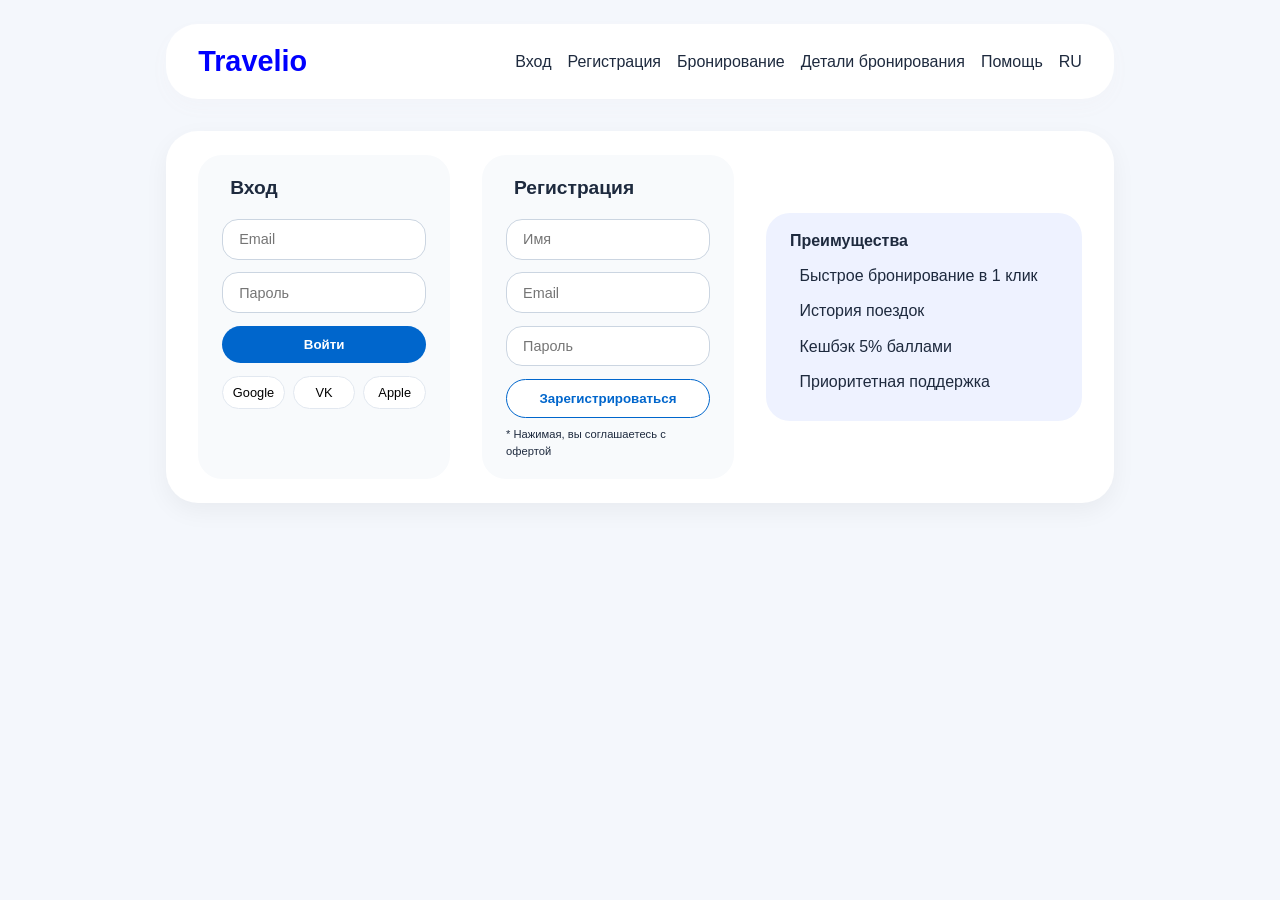
==== commit 464dd006: "header" ====
--- a/index.html
+++ b/index.html
@@ -11,6 +11,11 @@
 
     <div class="header">
         <div class="logo"><i class="fas fa-hotel"></i> Travelio</div>
+        <div style="display: flex; gap: 1rem;">
+            <span><i class="nav"></i>Вход</span>
+            <span><i class="nav"></i>Регистрация</span>
+            <span><i class="nav"></i>Бронирование</span>
+            <span><i class="nav"></i>Детали бронирования</span>
             <span><i class="fas fa-question-circle"></i> Помощь</span>
             <span><i class="fas fa-globe"></i> RU</span>
         </div>
--- a/style.css
+++ b/style.css
@@ -166,3 +166,7 @@
     gap: 0.6rem;
 }
 
+.nav {
+    text-align: center;
+}
+
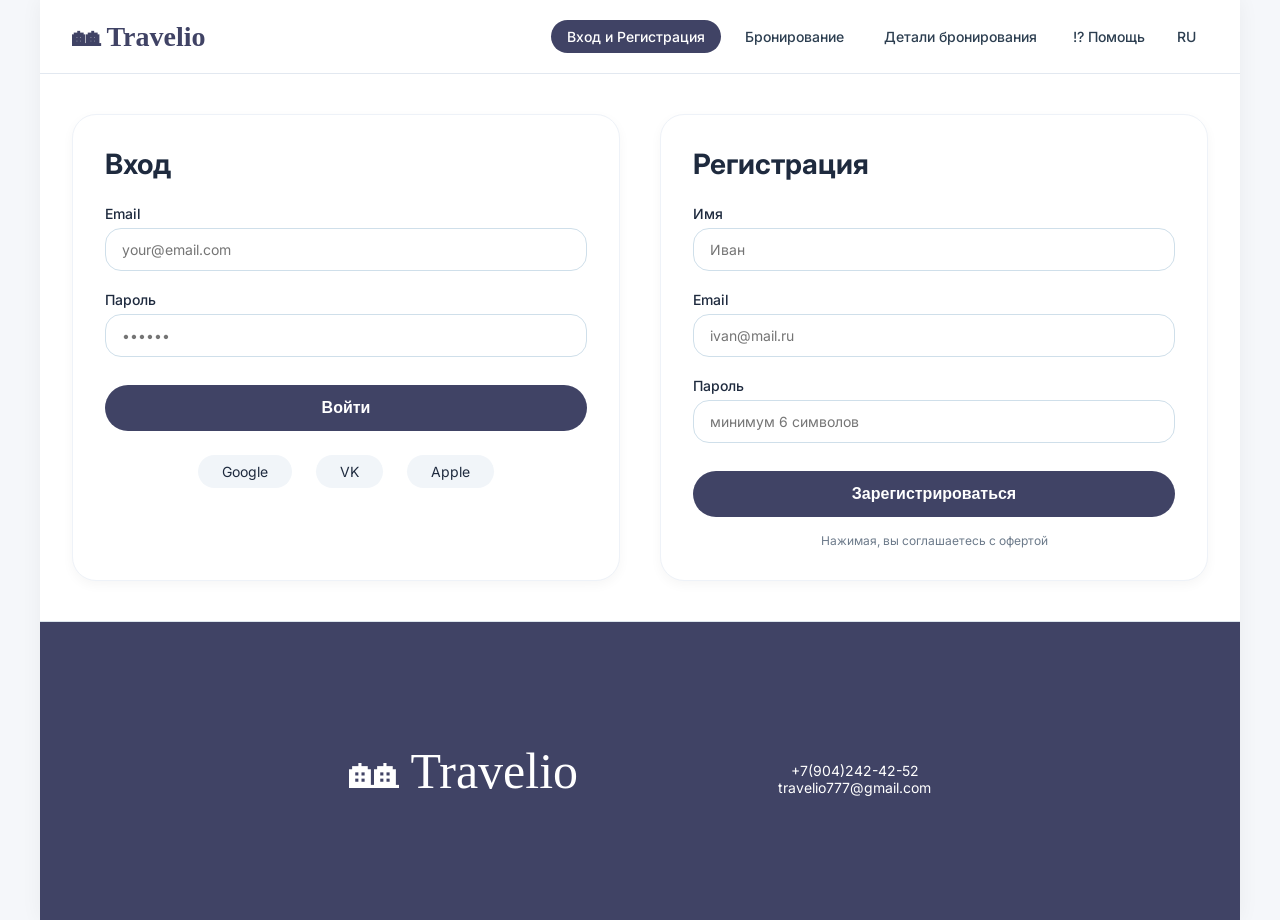
==== commit c3363631: "Полностью готовый" ====
--- a/index.html
+++ b/index.html
@@ -1,57 +1,74 @@
-<!DOCTYPE html>
-<html lang="ru">
-<head>
-    <meta charset="UTF-8">
-    <meta name="viewport" content="width=device-width, initial-scale=1.0, user-scalable=yes">
-    <title>Travelio - бронирования отелей</title>
-    <link rel="stylesheet" href="style.css">
-</head>
-<body>
-<div class="container">
-
-    <div class="header">
-        <div class="logo"><i class="fas fa-hotel"></i> Travelio</div>
-        <div style="display: flex; gap: 1rem;">
-            <span><i class="nav"></i>Вход</span>
-            <span><i class="nav"></i>Регистрация</span>
-            <span><i class="nav"></i>Бронирование</span>
-            <span><i class="nav"></i>Детали бронирования</span>
-            <span><i class="fas fa-question-circle"></i> Помощь</span>
-            <span><i class="fas fa-globe"></i> RU</span>
-        </div>
-    </div>
-
-    <div class="auth-section" id="authBlock">
-        <div class="auth-forms">
-            <div class="form-card">
-                <h3><i class="fas fa-sign-in-alt"></i> Вход</h3>
-                <div class="input-group"><input type="email" placeholder="Email" id="loginEmail"></div>
-                <div class="input-group"><input type="password" placeholder="Пароль" id="loginPass"></div>
-                <button class="btn" id="loginBtn">Войти</button>
-                <div class="social-login">
-                    <button><i class="fab fa-google"></i> Google</button>
-                    <button><i class="fab fa-vk"></i> VK</button>
-                    <button><i class="fab fa-apple"></i> Apple</button>
-                </div>
-            </div>
-            <div class="form-card">
-                <h3><i class="fas fa-user-plus"></i> Регистрация</h3>
-                <div class="input-group"><input type="text" placeholder="Имя" id="regName"></div>
-                <div class="input-group"><input type="email" placeholder="Email" id="regEmail"></div>
-                <div class="input-group"><input type="password" placeholder="Пароль" id="regPass"></div>
-                <button class="btn btn-outline" id="registerBtn">Зарегистрироваться</button>
-                <div style="font-size:0.7rem; margin-top:0.5rem;">* Нажимая, вы соглашаетесь с офертой</div>
-            </div>
-        </div>
-        <div class="benefits">
-            <h4><i class="fas fa-gem"></i> Преимущества</h4>
-            <ul>
-                <li><i class="fas fa-bolt"></i> Быстрое бронирование в 1 клик</li>
-                <li><i class="fas fa-history"></i> История поездок</li>
-                <li><i class="fas fa-percent"></i> Кешбэк 5% баллами</li>
-                <li><i class="fas fa-phone-alt"></i> Приоритетная поддержка</li>
-            </ul>
-        </div>
-    </div>
-
-    +<!DOCTYPE html>
+<html lang="ru">
+<head>
+    <meta charset="UTF-8">
+    <meta name="viewport" content="width=device-width, initial-scale=1.0">
+    <title>Travelio — Вход и Регистрация</title>
+    <link rel="stylesheet" href="style.css">
+    <link href="https://fonts.googleapis.com/css2?family=Inter:opsz,wght@14..32,400;14..32,500;14..32,600;14..32,700&display=swap" rel="stylesheet">
+</head>
+<body>
+
+<div class="app">
+    <div class="header">
+        <div class="logo">🏘 Travelio</div>
+        <div class="nav">
+            <a href="index.html" class="nav-link active">Вход и Регистрация</a>
+            <a href="booking.html" class="nav-link">Бронирование</a>
+            <a href="details.html" class="nav-link">Детали бронирования</a>
+            <span class="nav-item">!? Помощь</span>
+            <span class="nav-item">RU</span>
+        </div>
+    </div>
+
+    <div class="two-forms">
+  
+        <div class="form-box">
+            <h2>Вход</h2>
+            <div class="input-group">
+                <label>Email</label>
+                <input type="email" placeholder="your@email.com">
+            </div>
+            <div class="input-group">
+                <label>Пароль</label>
+                <input type="password" placeholder="••••••">
+            </div>
+            <button class="btn-submit">Войти</button>
+            <div class="social">
+                <span>Google</span>
+                <span>VK</span>
+                <span>Apple</span>
+            </div>
+        </div>
+
+        <div class="form-box">
+            <h2>Регистрация</h2>
+            <div class="input-group">
+                <label>Имя</label>
+                <input type="text" placeholder="Иван">
+            </div>
+            <div class="input-group">
+                <label>Email</label>
+                <input type="email" placeholder="ivan@mail.ru">
+            </div>
+            <div class="input-group">
+                <label>Пароль</label>
+                <input type="password" placeholder="минимум 6 символов">
+            </div>
+            <button class="btn-submit">Зарегистрироваться</button>
+            <div class="offer">Нажимая, вы соглашаетесь с офертой</div>
+        </div>
+    </div>
+
+    <div class="footer">
+            <div class="podval"><span>🏘 Travelio</span></div>
+            <br><br>
+            <div class="pohy">
+        <p>+7(904)242-42-52</p>
+        <span>travelio777@gmail.com</span>
+        </div>
+        </div>
+    </div>
+
+</body>
+</html>
--- a/style.css
+++ b/style.css
@@ -1,172 +1,415 @@
-* {
-    margin: 0;
-    padding: 0;
-    box-sizing: border-box;
-    font-family: 'Inter', sans-serif;
-}
-
-body {
-    background: #f4f7fc;
-    color: #1e2a3e;
-    line-height: 1.5;
-    display: flex;
-    flex-direction: column;
-    min-height: 100vh;
-}
-
-.container {
-    max-width: 1500px;
-    margin: 0 auto;
-    padding: 1.5rem 2rem;
-    flex: 1;
-}
-
-.header {
-    display: flex;
-    justify-content: space-between;
-    align-items: center;
-    flex-wrap: wrap;
-    gap: 1rem;
-    margin-bottom: 2rem;
-    background: white;
-    padding: 1rem 2rem;
-    border-radius: 2rem;
-    box-shadow: 0 8px 20px rgba(178, 159, 159, 0.03);
-}
- 
-.logo {
-    font-size: 1.8rem;
-    font-weight: 800;
-    background: blue;
-    -webkit-background-clip: text;
-    background-clip: text;
-    color: transparent;
-}
-
-.logo i {
-    color: #0066cc;
-    background: none;
-    -webkit-background-clip: unset;
-    background-clip: unset;
-}
-
-.auth-section {
-    background: white;
-    border-radius: 2rem;
-    padding: 1.5rem 2rem;
-    margin-bottom: 2rem;
-    display: flex;
-    flex-wrap: wrap;
-    justify-content: space-between;
-    align-items: center;
-    gap: 2rem;
-    box-shadow: 0 8px 24px rgba(0,0,0,0.05);
-}
-
-.auth-forms {
-    display: flex;
-    gap: 2rem;
-    flex-wrap: wrap;
-    flex: 2;
-}
-
-.form-card {
-    background: #f8fafc;
-    padding: 1.2rem 1.5rem;
-    border-radius: 1.5rem;
-    flex: 1;
-    min-width: 240px;
-}
-
-.form-card h3 {
-    font-size: 1.2rem;
-    margin-bottom: 1rem;
-    display: flex;
-    align-items: center;
-    gap: 0.5rem;
-}
-
-.input-group {
-    margin-bottom: 0.8rem;
-}
-
-.input-group input {
-    width: 100%;
-    padding: 0.7rem 1rem;
-    border: 1px solid #cbd5e1;
-    border-radius: 1rem;
-    font-size: 0.9rem;
-    transition: 0.2s;
-}
-
-.input-group input:focus {
-    outline: none;
-    border-color: #0066cc;
-    box-shadow: 0 0 0 3px rgba(0,102,204,0.2);
-}
-
-.btn {
-    background: #0066cc;
-    color: white;
-    border: none;
-    padding: 0.7rem 1rem;
-    border-radius: 2rem;
-    font-weight: 600;
-    cursor: pointer;
-    transition: 0.2s;
-    width: 100%;
-}
-
-.btn-outline {
-    background: white;
-    border: 1px solid #0066cc;
-    color: #0066cc;
-}
-
-.btn-outline:hover {
-    background: #eef4ff;
-}
-
-.btn:hover {
-    background: #004c99;
-}
-
-.social-login {
-    margin-top: 0.8rem;
-    display: flex;
-    justify-content: space-between;
-    gap: 0.5rem;
-}
-
-.social-login button {
-    background: white;
-    border: 1px solid #e2e8f0;
-    border-radius: 2rem;
-    padding: 0.5rem;
-    flex: 1;
-    font-size: 0.8rem;
-    cursor: pointer;
-}
-
-.benefits {
-    flex: 1;
-    background: #eef2ff;
-    padding: 1rem 1.5rem;
-    border-radius: 1.5rem;
-}
-
-.benefits ul {
-    list-style: none;
-}
-
-.benefits li {
-    margin: 0.7rem 0;
-    display: flex;
-    align-items: center;
-    gap: 0.6rem;
-}
-
-.nav {
-    text-align: center;
-}
-
+* {
+    margin: 0;
+    padding: 0;
+    box-sizing: border-box;
+}
+
+body {
+    font-family: 'Inter', sans-serif;
+    background: #f5f7fa;
+    color: #1e2a3e;
+}
+
+.app {
+    max-width: 1200px;
+    margin: 0 auto;
+    background: white;
+    min-height: 100vh;
+    box-shadow: 0 0 20px rgba(0, 0, 0, 0.05);
+}
+
+.header {
+    display: flex;
+    justify-content: space-between;
+    align-items: center;
+    padding: 20px 32px;
+    border-bottom: 1px solid #e2e8f0;
+    background: white;
+    flex-wrap: wrap;
+}
+
+.logo {
+    font-size: 28px;
+    font-weight: 800;
+    color: #404365;
+    font-family: Hurricane;
+}
+
+.nav {
+    display: flex;
+    gap: 8px;
+    flex-wrap: wrap;
+    align-items: center;
+}
+
+.nav-link {
+    font-size: 14px;
+    font-weight: 500;
+    padding: 8px 16px;
+    border-radius: 30px;
+    text-decoration: none;
+    color: #2c3e50;
+    background: none;
+    display: inline-block;
+}
+
+.nav-link.active {
+    background: #404365;
+    color: white;
+}
+
+.nav-item {
+    font-size: 14px;
+    font-weight: 500;
+    padding: 8px 12px;
+    color: #2c3e50;
+}
+
+.two-forms {
+    display: flex;
+    gap: 40px;
+    padding: 40px 32px;
+    flex-wrap: wrap;
+    justify-content: center;
+}
+
+.form-box {
+    flex: 1;
+    min-width: 300px;
+    background: white;
+    border-radius: 24px;
+    padding: 32px;
+    border: 1px solid #eef2f8;
+    box-shadow: 0 4px 12px rgba(0, 0, 0, 0.04);
+}
+
+.form-box h2 {
+    font-size: 28px;
+    margin-bottom: 24px;
+}
+
+.input-group {
+    margin-bottom: 20px;
+}
+
+.input-group label {
+    display: block;
+    font-weight: 500;
+    margin-bottom: 6px;
+    font-size: 14px;
+}
+
+.input-group input,
+.input-group select {
+    width: 100%;
+    padding: 12px 16px;
+    border-radius: 16px;
+    border: 1px solid #cfdfea;
+    font-size: 14px;
+    font-family: inherit;
+}
+
+.btn-submit {
+    background: #404365;
+    color: white;
+    width: 100%;
+    padding: 14px;
+    border: none;
+    border-radius: 40px;
+    font-weight: 600;
+    font-size: 16px;
+    cursor: pointer;
+    margin-top: 8px;
+}
+
+.social {
+    display: flex;
+    justify-content: center;
+    gap: 24px;
+    margin-top: 24px;
+}
+
+.social span {
+    background: #f1f5f9;
+    padding: 8px 24px;
+    border-radius: 40px;
+    font-size: 14px;
+}
+
+.offer {
+    text-align: center;
+    font-size: 12px;
+    margin-top: 16px;
+    color: #6c7a8a;
+}
+
+
+.footer {
+    background: #404365;
+    text-align: center;
+    padding: 120px 200px;
+    border-top: 1px solid #dce5ec;
+    display: flex;
+    gap: 100px;
+    justify-content: center;
+
+}
+
+.footer div {
+    font-size: 14px;
+    color: white;
+    margin-top: 0px;
+}
+
+.pohy {
+    display: flex;
+    flex-direction: column;
+}
+.pohy>p{
+    margin-top: 20px;
+    margin-bottom: 0px;
+}
+
+.page {
+    padding: 32px;
+}
+
+.search-bar {
+    background: white;
+    border-radius: 60px;
+    border: 1px solid #e2edf2;
+    padding: 8px 20px;
+    display: flex;
+    flex-wrap: wrap;
+    gap: 16px;
+    margin-bottom: 28px;
+}
+
+.search-field {
+    flex: 1;
+    min-width: 130px;
+}
+
+.search-field label {
+    font-size: 11px;
+    text-transform: uppercase;
+    font-weight: 600;
+    color: #5a6e7c;
+}
+
+.search-field input,
+.search-field select {
+    padding: 8px 0;
+    border: none;
+    font-weight: 500;
+    font-size: 14px;
+    background: transparent;
+}
+
+.btn-find {
+    background: #404365;
+    color: white;
+    padding: 8px 28px;
+    border-radius: 40px;
+    border: none;
+    font-weight: 600;
+    cursor: pointer;
+}
+
+.popular {
+    display: flex;
+    gap: 12px;
+    margin-bottom: 24px;
+    flex-wrap: wrap;
+}
+
+.popular span {
+    background: #eef3fa;
+    padding: 6px 18px;
+    border-radius: 30px;
+    font-size: 14px;
+}
+
+.filters {
+    display: flex;
+    gap: 20px;
+    margin-bottom: 24px;
+    flex-wrap: wrap;
+    align-items: center;
+}
+
+.filter {
+    background: white;
+    border: 1px solid #cfdfea;
+    padding: 8px 16px;
+    border-radius: 40px;
+    font-size: 13px;
+}
+
+.hotels {
+    display: grid;
+    grid-template-columns: repeat(auto-fill, minmax(280px, 1fr));
+    gap: 20px;
+    margin-bottom: 30px;
+}
+
+.hotel {
+    border: 1px solid #eef2f8;
+    border-radius: 24px;
+    padding: 20px;
+    width: 500px;
+    height: 300px;
+}
+
+.hotel-name {
+    font-weight: 700;
+    font-size: 18px;
+}
+
+.hotel-info {
+    font-size: 13px;
+    margin: 6px 0;
+    color: #349600;
+}
+
+.hotel-price {
+    font-weight: 700;
+    margin: 8px 0;
+    color: #8E68FF;
+}
+
+.hotel-wifi {
+    font-size: 13px;
+    margin: 6px 0;
+}
+
+.btn-choose {
+    background: #404365;
+    color: white;
+    border: none;
+    width: 100%;
+    padding: 10px;
+    border-radius: 30px;
+    margin-top: 12px;
+    text-align: center;
+    display: inline-block;
+    text-decoration: none;
+    font-size: 14px;
+    cursor: pointer;
+}
+
+.flex-div {
+    width: 100%;
+    display: flex;
+    box-sizing: border-box;
+}
+
+.map {
+    background: #eef3fa;
+    border-radius: 24px;
+    padding: 150px;
+    padding-bottom: 100px;
+    text-align: center;
+    margin: 50px 0;
+    font-size: 14px;
+    width: 500px;
+    height: 500px;
+    margin-left: 85px;
+}
+
+.details-title {
+    font-size: 26px;
+    margin-bottom: 8px;
+}
+
+.details-sub {
+    margin-bottom: 24px;
+    color: #4a627a;
+}
+
+.booking-layout {
+    display: flex;
+    gap: 30px;
+    flex-wrap: wrap;
+}
+
+.hotels-list {
+    flex: 1.2;
+    min-width: 260px;
+}
+
+.booking-item {
+    background: white;
+    border: 1px solid #eef2f8;
+    border-radius: 20px;
+    padding: 14px 18px;
+    display: flex;
+    justify-content: space-between;
+    align-items: center;
+    margin-bottom: 12px;
+}
+
+.booking-info {
+    font-size: 14px;
+}
+
+.btn-pick {
+    background: #404365;
+    color: white;
+    border: none;
+    padding: 8px 20px;
+    border-radius: 30px;
+    cursor: pointer;
+}
+
+.payment {
+    flex: 1;
+    background: #f9fbfd;
+    border-radius: 28px;
+    padding: 24px;
+    border: 1px solid #e2edf2;
+}
+
+.payment h3 {
+    margin-bottom: 20px;
+}
+
+.double {
+    display: flex;
+    gap: 16px;
+}
+
+.btn-pay {
+    background: #404365;
+    color: white;
+    width: 100%;
+    padding: 14px;
+    border-radius: 40px;
+    font-weight: 600;
+    border: none;
+    margin-top: 16px;
+    cursor: pointer;
+}
+
+
+.booking-item>img {
+    width: 200px;
+    height: 100px;
+    border-radius: 30px;
+}
+
+
+.hotel>img {
+    width: 200px;
+    height: 100px;
+    border-radius: 30px;
+}
+
+.podval>span {
+    font-size: 50px;
+    color: #ffff;
+    text-align: center;
+    font-family: Hurricane;
+
+
+}
